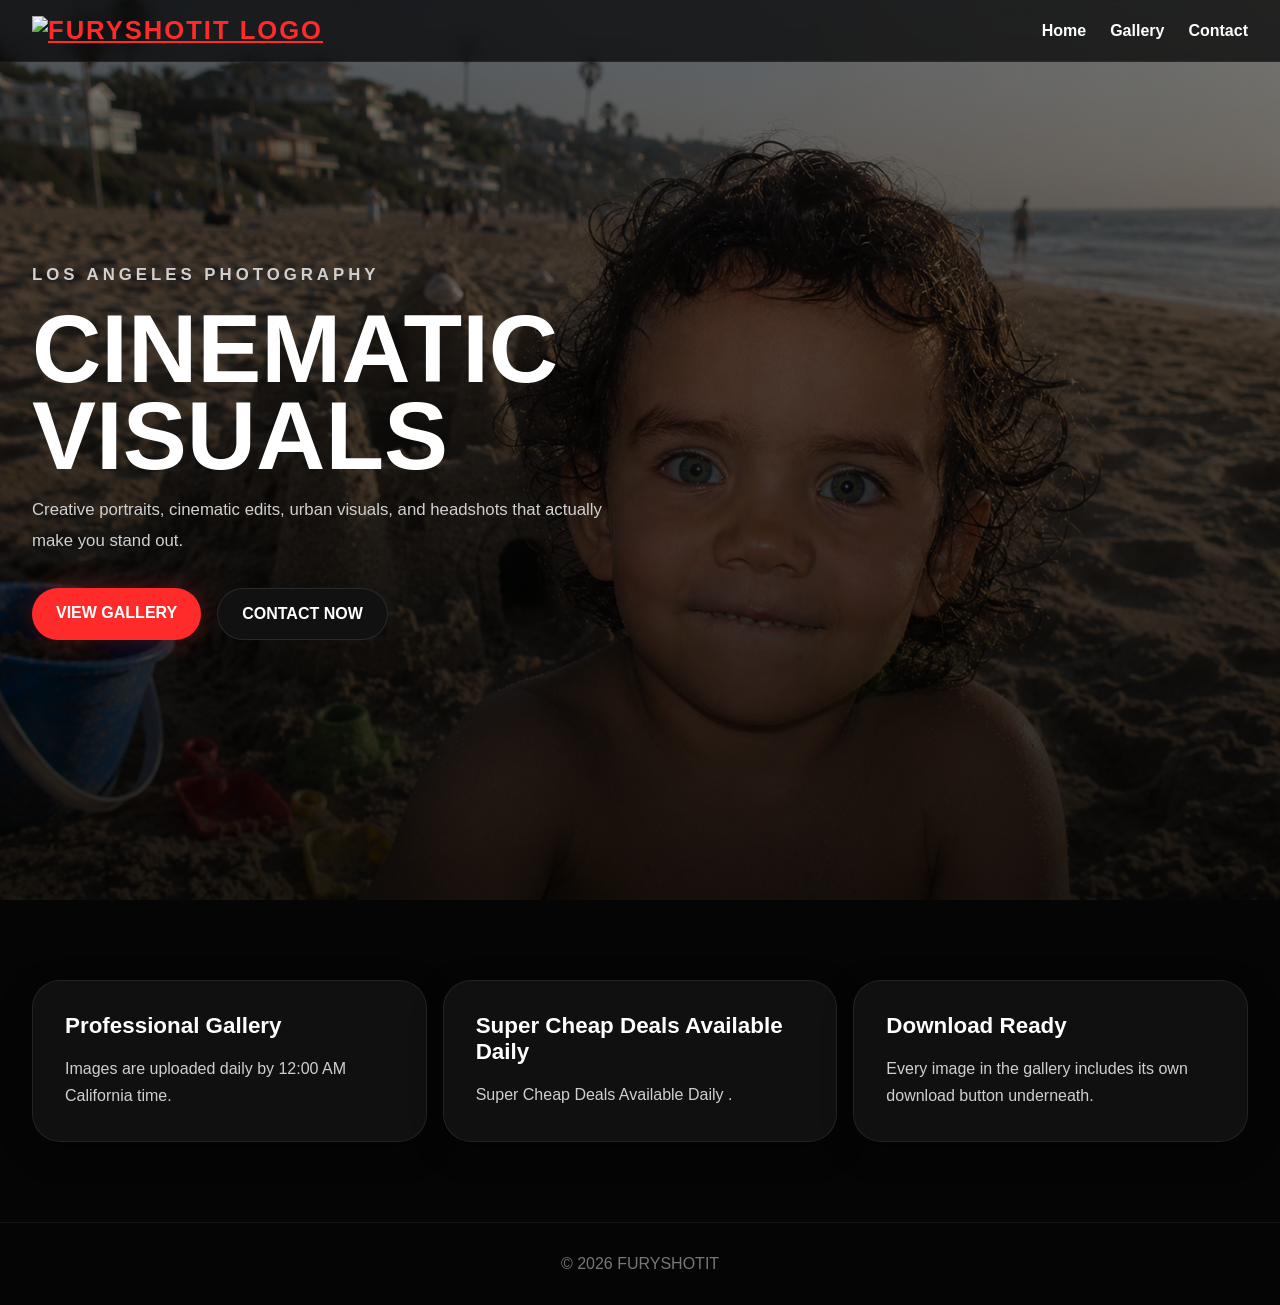
==== index.html @ 32dc4db0 "Replace logo text with image link" ====
<!DOCTYPE html>
<html lang="en">
<head>
<meta charset="UTF-8">
<meta name="viewport" content="width=device-width, initial-scale=1.0">
<title>FURYSHOTIT</title>
<link rel="stylesheet" href="assets/css/style.css">
</head>
<body>

<nav class="navbar">
<a href="index.html" class="logo">
  <img src="assets/images/logo.png" alt="FURYSHOTIT Logo">
</a>

<div class="nav-links">
<a href="index.html">Home</a>
<a href="gallery.html">Gallery</a>
<a href="contact.html">Contact</a>
</div>
</nav>

<header class="hero">
<div class="hero-overlay"></div>

<div class="hero-content">
<p class="tag">LOS ANGELES PHOTOGRAPHY</p>
<h1>CINEMATIC VISUALS</h1>
<p>
Creative portraits, cinematic edits, urban visuals, and headshots that actually make you stand out.
</p>

<div class="hero-buttons">
<a href="gallery.html" class="btn red">VIEW GALLERY</a>
<a href="contact.html" class="btn dark">CONTACT NOW</a>
</div>
</div>
</header>

<section class="features">

<div class="feature-card">
<h2>Professional Gallery</h2>
<p>
Images are uploaded daily by 12:00 AM California time.
</p>
</div>

<div class="feature-card">
<h2>Super Cheap Deals Available Daily</h2>
<p>
Super Cheap Deals Available Daily .
</p>
</div>

<div class="feature-card">
<h2>Download Ready</h2>
<p>
Every image in the gallery includes its own download button underneath.
</p>
</div>

</section>

<footer>
<p>© 2026 FURYSHOTIT</p>
</footer>

</body>
</html>
---- assets/css/style.css ----
*{
margin:0;
padding:0;
box-sizing:border-box;
}

html{
scroll-behavior:smooth;
}

body{
font-family:Arial,sans-serif;
background:#050505;
color:white;
overflow-x:hidden;
}

/* ---------------- NAVBAR ---------------- */

.navbar{
position:fixed;
top:0;
left:0;
width:100%;
display:flex;
justify-content:space-between;
align-items:center;
padding:1rem 2rem;
background:rgba(0,0,0,.7);
backdrop-filter:blur(10px);
z-index:999;
border-bottom:1px solid rgba(255,255,255,.05);
}

.logo{
font-size:1.6rem;
font-weight:900;
color:#ff2b2b;
letter-spacing:2px;
text-transform:uppercase;
}

.nav-links{
display:flex;
gap:1.5rem;
flex-wrap:wrap;
}

.nav-links a{
color:white;
text-decoration:none;
font-weight:700;
transition:.3s ease;
}

.nav-links a:hover{
color:#ff2b2b;
}

/* ---------------- HERO ---------------- */

.hero{
height:100vh;
position:relative;
display:flex;
align-items:center;
padding:2rem;
background:
linear-gradient(rgba(0,0,0,.5),rgba(0,0,0,.85)),
url('../images/photo6.JPG') center/cover no-repeat;
}

.hero-overlay{
position:absolute;
inset:0;
}

.hero-content{
position:relative;
max-width:700px;
z-index:2;
}

.tag{
color:#ff2b2b;
font-weight:700;
letter-spacing:4px;
margin-bottom:1rem;
text-transform:uppercase;
}

.hero-content h1,
.contact-card h1{
font-size:clamp(3rem,9vw,6rem);
line-height:.9;
margin-bottom:1rem;
font-weight:900;
}

.hero-content p,
.contact-text{
line-height:1.8;
color:#d0d0d0;
max-width:600px;
font-size:1.05rem;
}

.hero-buttons{
display:flex;
gap:1rem;
margin-top:2rem;
flex-wrap:wrap;
}

/* ---------------- BUTTONS ---------------- */

.btn{
padding:1rem 1.5rem;
border-radius:999px;
text-decoration:none;
font-weight:700;
display:inline-block;
transition:.3s ease;
cursor:pointer;
}

.red{
background:#ff2b2b;
color:white;
box-shadow:0 0 25px rgba(255,43,43,.25);
}

.dark{
background:#111;
color:white;
border:1px solid rgba(255,255,255,.1);
}

.btn:hover,
.download-btn:hover{
transform:translateY(-3px);
}

/* ---------------- FEATURES ---------------- */

.features{
display:grid;
grid-template-columns:repeat(auto-fit,minmax(260px,1fr));
gap:1rem;
padding:5rem 2rem;
}

.feature-card,
.contact-card{
background:#101010;
border:1px solid rgba(255,255,255,.08);
padding:2rem;
border-radius:28px;
box-shadow:0 10px 30px rgba(0,0,0,.35);
}

.feature-card h2{
margin-bottom:1rem;
font-size:1.4rem;
}

.feature-card p{
color:#cfcfcf;
line-height:1.7;
}

/* ---------------- GALLERY ---------------- */

.gallery-page{
padding:8rem 2rem 4rem;
}

.section-title{
text-align:center;
margin-bottom:3rem;
}

.section-title p{
color:#ff2b2b;
letter-spacing:3px;
margin-bottom:.5rem;
font-weight:700;
text-transform:uppercase;
}

.section-title h1{
font-size:clamp(2.5rem,7vw,5rem);
font-weight:900;
}

.gallery-grid{
display:grid;
grid-template-columns:repeat(auto-fit,minmax(320px,1fr));
gap:2rem;
}

.gallery-card{
display:flex;
flex-direction:column;
gap:1rem;
}

/* FIXES IMAGE SIZE ISSUE FOREVER */

.gallery-item{
aspect-ratio:4/5;
overflow:hidden;
border-radius:24px;
background:#111;
position:relative;
}

.gallery-item img{
width:100%;
height:100%;
object-fit:cover;
display:block;
transition:transform .4s ease;
}

.gallery-item:hover img{
transform:scale(1.05);
}

/* ---------------- DOWNLOAD BUTTON ---------------- */

.download-btn{
background:#ff2b2b;
color:white;
text-decoration:none;
padding:1rem;
text-align:center;
border-radius:999px;
font-weight:700;
transition:.3s ease;
box-shadow:0 0 20px rgba(255,43,43,.2);
}

/* ---------------- CONTACT PAGE ---------------- */

.contact-page{
min-height:100vh;
display:flex;
justify-content:center;
align-items:center;
padding:8rem 2rem;
}

.contact-card{
max-width:700px;
width:100%;
text-align:center;
}

.contact-info{
margin:2rem 0;
line-height:2;
color:#cfcfcf;
font-size:1.05rem;
}

/* ---------------- CASHAPP SECTION ---------------- */

.cashapp-section{
margin-top:3rem;
padding-top:3rem;
border-top:1px solid rgba(255,255,255,.08);
text-align:center;
}

.cashapp-section h2{
font-size:2rem;
margin-bottom:1.5rem;
font-weight:900;
}

.cashapp-qr{
width:100%;
max-width:420px;
margin:auto;
display:block;
border-radius:28px;
box-shadow:
0 0 40px rgba(255,0,0,.18),
0 10px 40px rgba(0,0,0,.5);
transition:transform .3s ease;
}

.cashapp-qr:hover{
transform:scale(1.02);
}

.cashapp-tag{
margin-top:1.5rem;
font-size:2rem;
font-weight:900;
color:#ff2b2b;
letter-spacing:2px;
}

/* ---------------- FOOTER ---------------- */

footer{
padding:2rem;
text-align:center;
color:#777;
border-top:1px solid rgba(255,255,255,.05);
}

/* ---------------- MOBILE ---------------- */

@media(max-width:768px){

.navbar{
flex-direction:column;
gap:1rem;
padding:1rem;
}

.nav-links{
justify-content:center;
}

.hero{
padding:1.5rem;
text-align:center;
justify-content:center;
}

.hero-content{
margin-top:4rem;
}

.hero-content h1,
.contact-card h1{
font-size:3rem;
}

.hero-buttons .btn{
width:100%;
text-align:center;
}

.gallery-grid{
grid-template-columns:1fr;
}

.features{
grid-template-columns:1fr;
}

.cashapp-tag{
font-size:1.4rem;
}

.cashapp-section h2{
font-size:1.5rem;
}

.contact-page{
padding:7rem 1rem 3rem;
}

.contact-card{
padding:1.5rem;
}
}
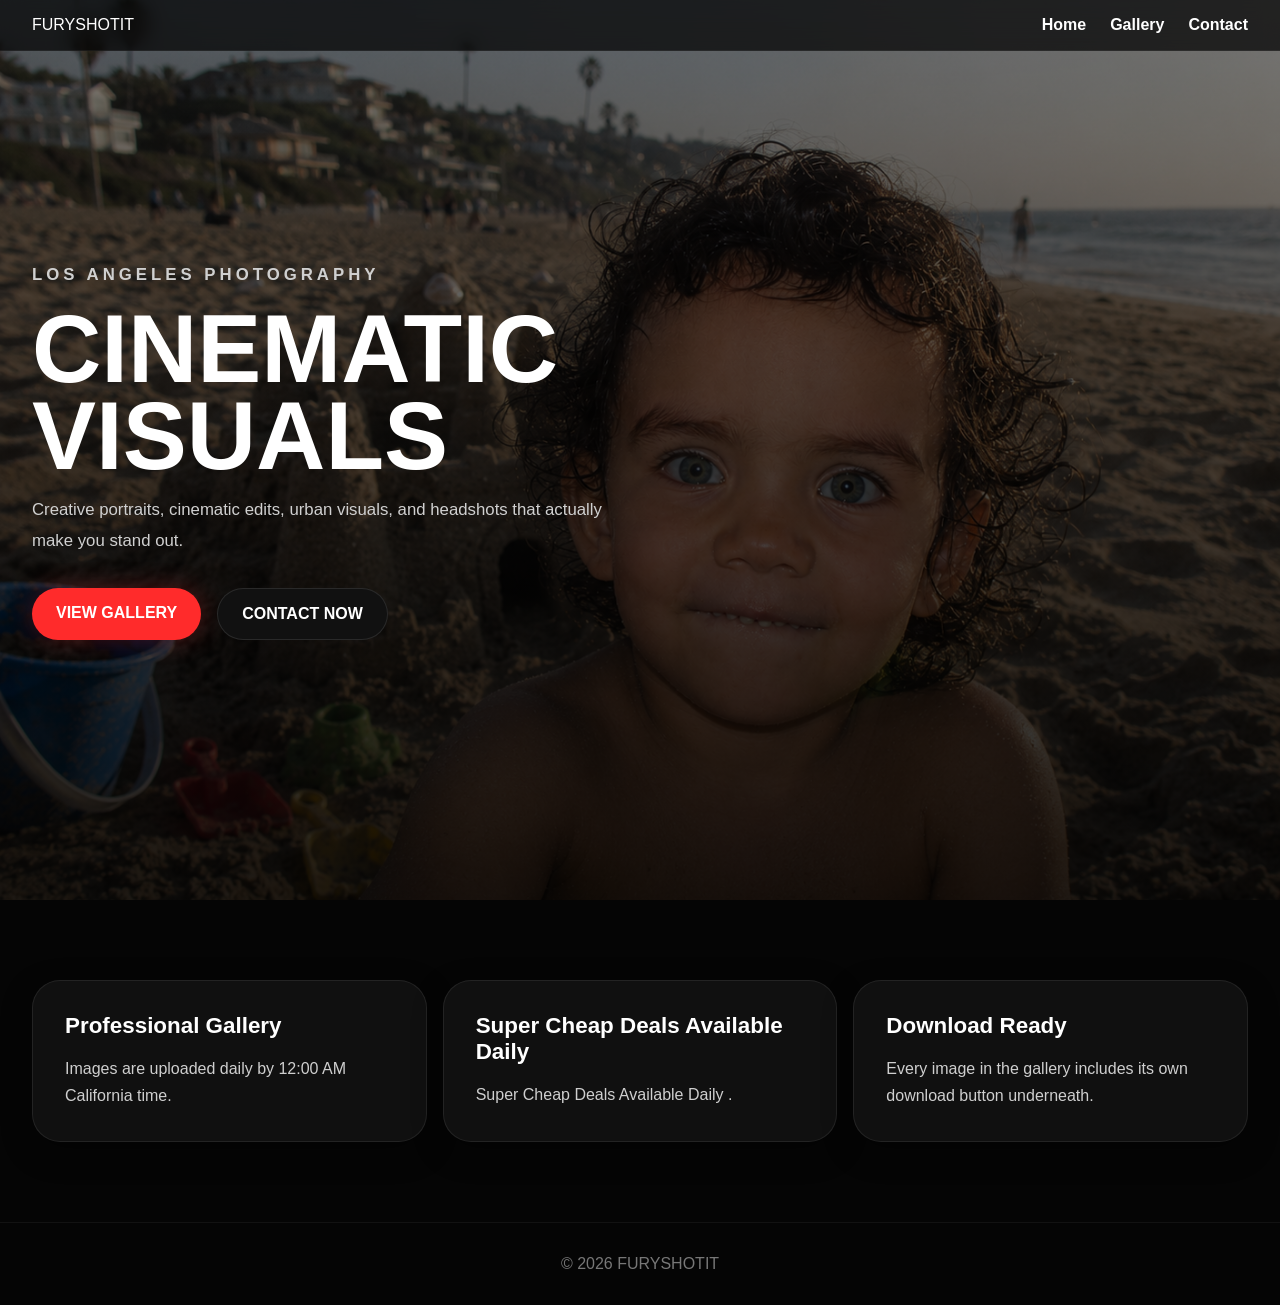
==== commit 480f4bea: "Update logo in navigation Replaced logo image link with text logo." ====
--- a/index.html
+++ b/index.html
@@ -10,9 +10,7 @@
 <body>
 
 <nav class="navbar">
-<a href="index.html" class="logo">
-  <img src="assets/images/logo.png" alt="FURYSHOTIT Logo">
-</a>
+<div class="logo">FURYSHOTIT</div>
 
 <div class="nav-links">
 <a href="index.html">Home</a>
--- a/assets/css/style.css
+++ b/assets/css/style.css
@@ -32,13 +32,22 @@
 border-bottom:1px solid rgba(255,255,255,.05);
 }
 
+/* LOGO IMAGE */
+
 .logo{
-font-size:1.6rem;
-font-weight:900;
-color:#ff2b2b;
-letter-spacing:2px;
-text-transform:uppercase;
-}
+display:flex;
+align-items:center;
+text-decoration:none;
+}
+
+.logo img{
+height:55px;
+width:auto;
+display:block;
+object-fit:contain;
+}
+
+/* NAV LINKS */
 
 .nav-links{
 display:flex;
@@ -322,6 +331,10 @@
 padding:1rem;
 }
 
+.logo img{
+height:45px;
+}
+
 .nav-links{
 justify-content:center;
 }
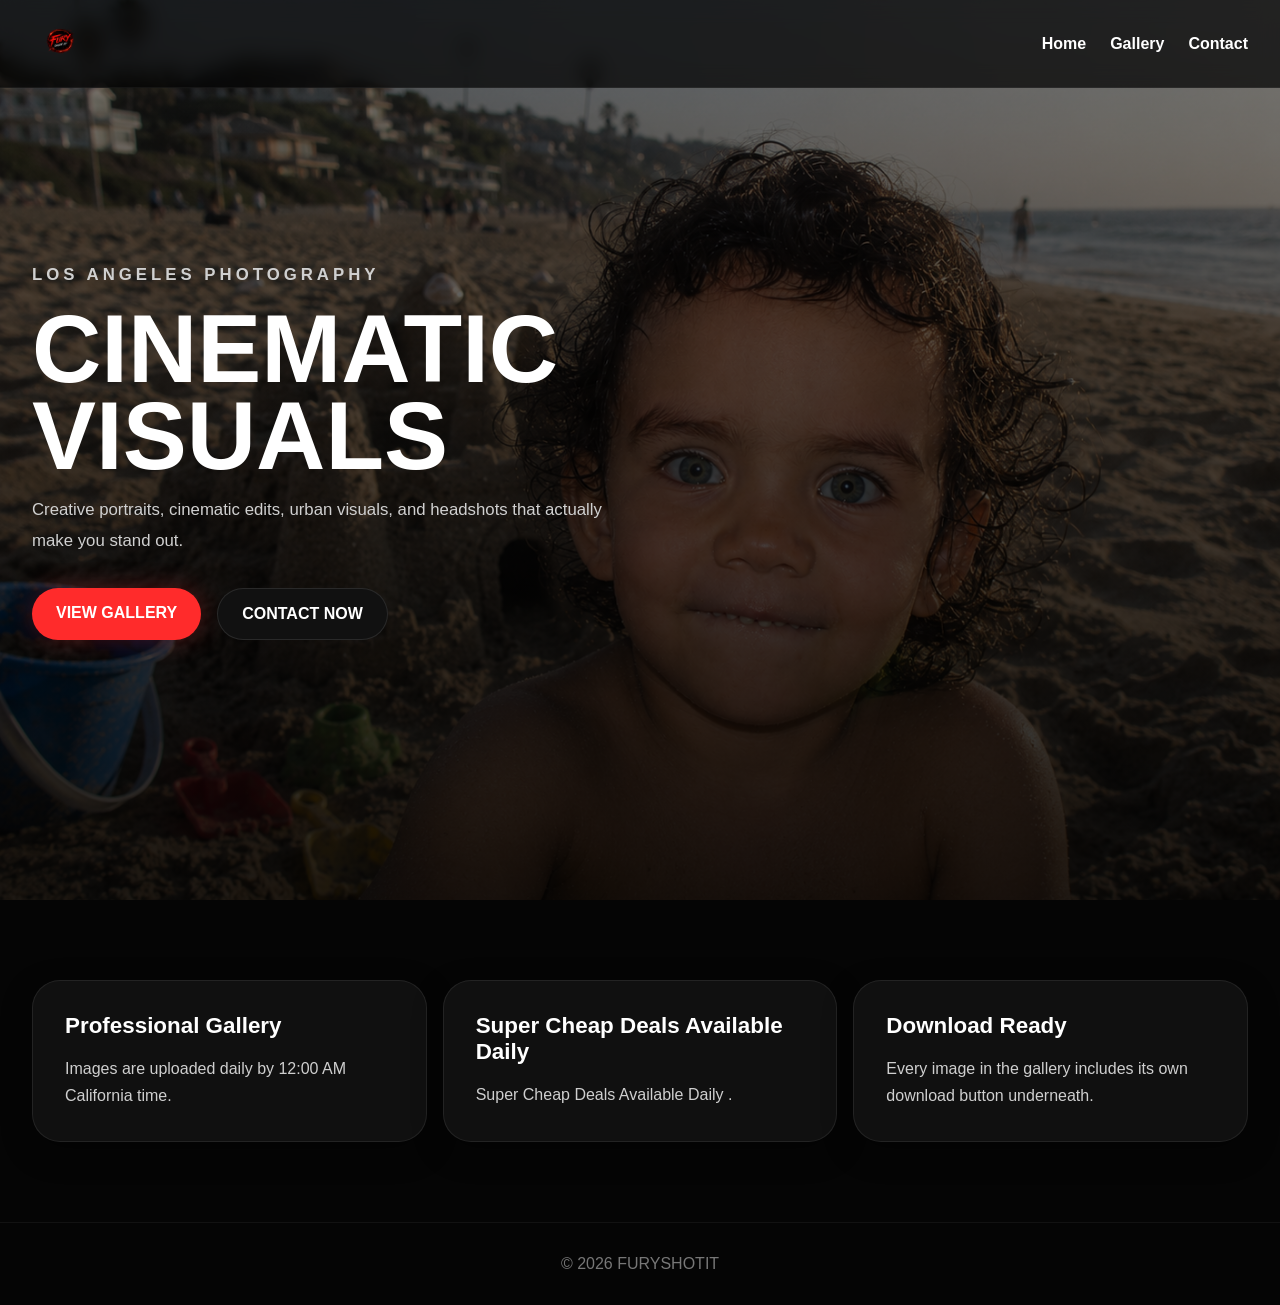
==== commit 8ca7d0ad: "Update logo in navigation bar" ====
--- a/index.html
+++ b/index.html
@@ -10,7 +10,9 @@
 <body>
 
 <nav class="navbar">
-<div class="logo">FURYSHOTIT</div>
+<a href="index.html" class="logo">
+  <img src="assets/images/logo.png" alt="FURYSHOTIT Logo">
+</a>
 
 <div class="nav-links">
 <a href="index.html">Home</a>
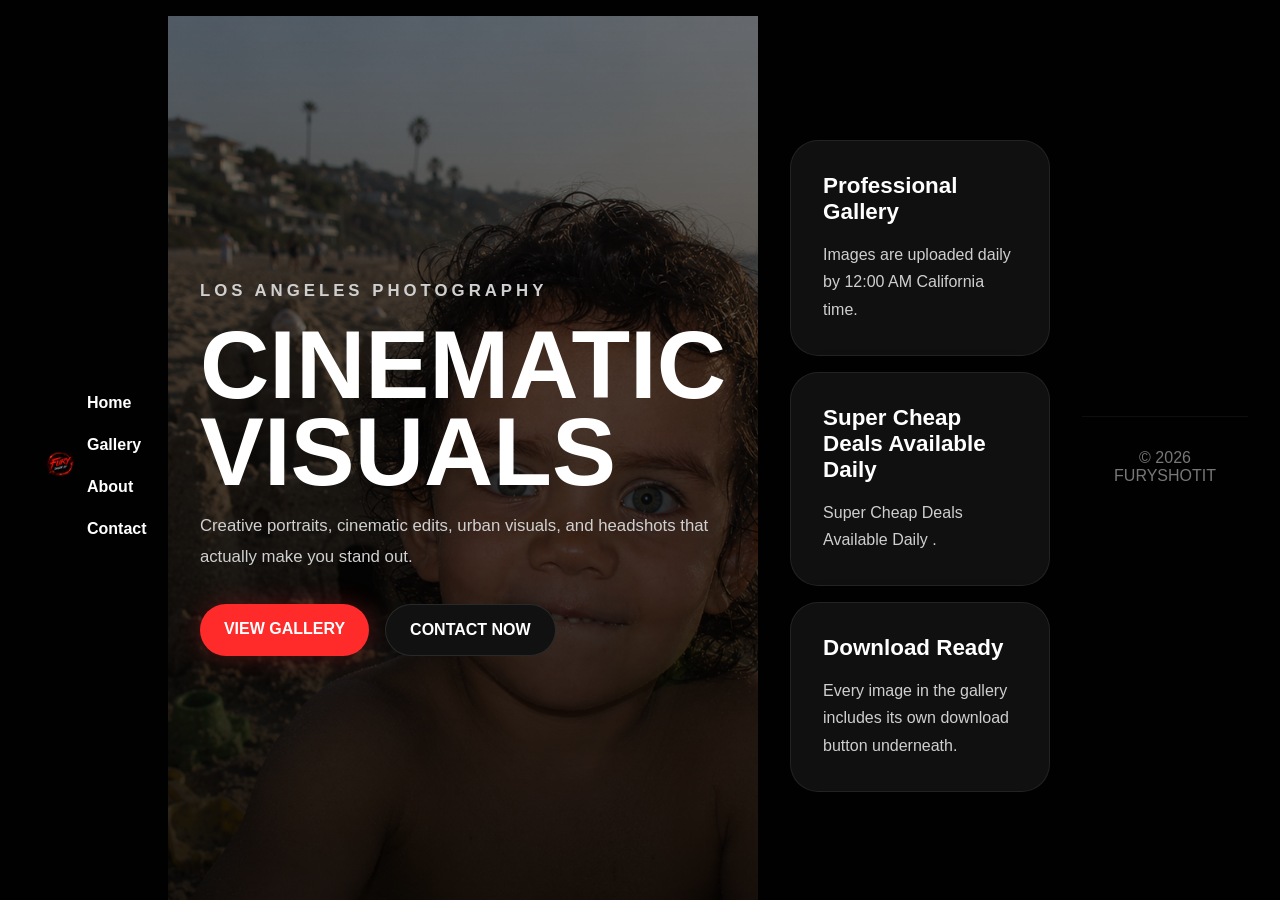
==== commit 323ffee8: "Update navigation links in index.html Added 'About' link to navigation." ====
--- a/index.html
+++ b/index.html
@@ -15,11 +15,11 @@
 </a>
 
 <div class="nav-links">
-<a href="index.html">Home</a>
-<a href="gallery.html">Gallery</a>
-<a href="contact.html">Contact</a>
+  <a href="index.html">Home</a>
+  <a href="gallery.html">Gallery</a>
+  <a href="about.html">About</a> <!-- NEW -->
+  <a href="contact.html">Contact</a>
 </div>
-</nav>
 
 <header class="hero">
 <div class="hero-overlay"></div>
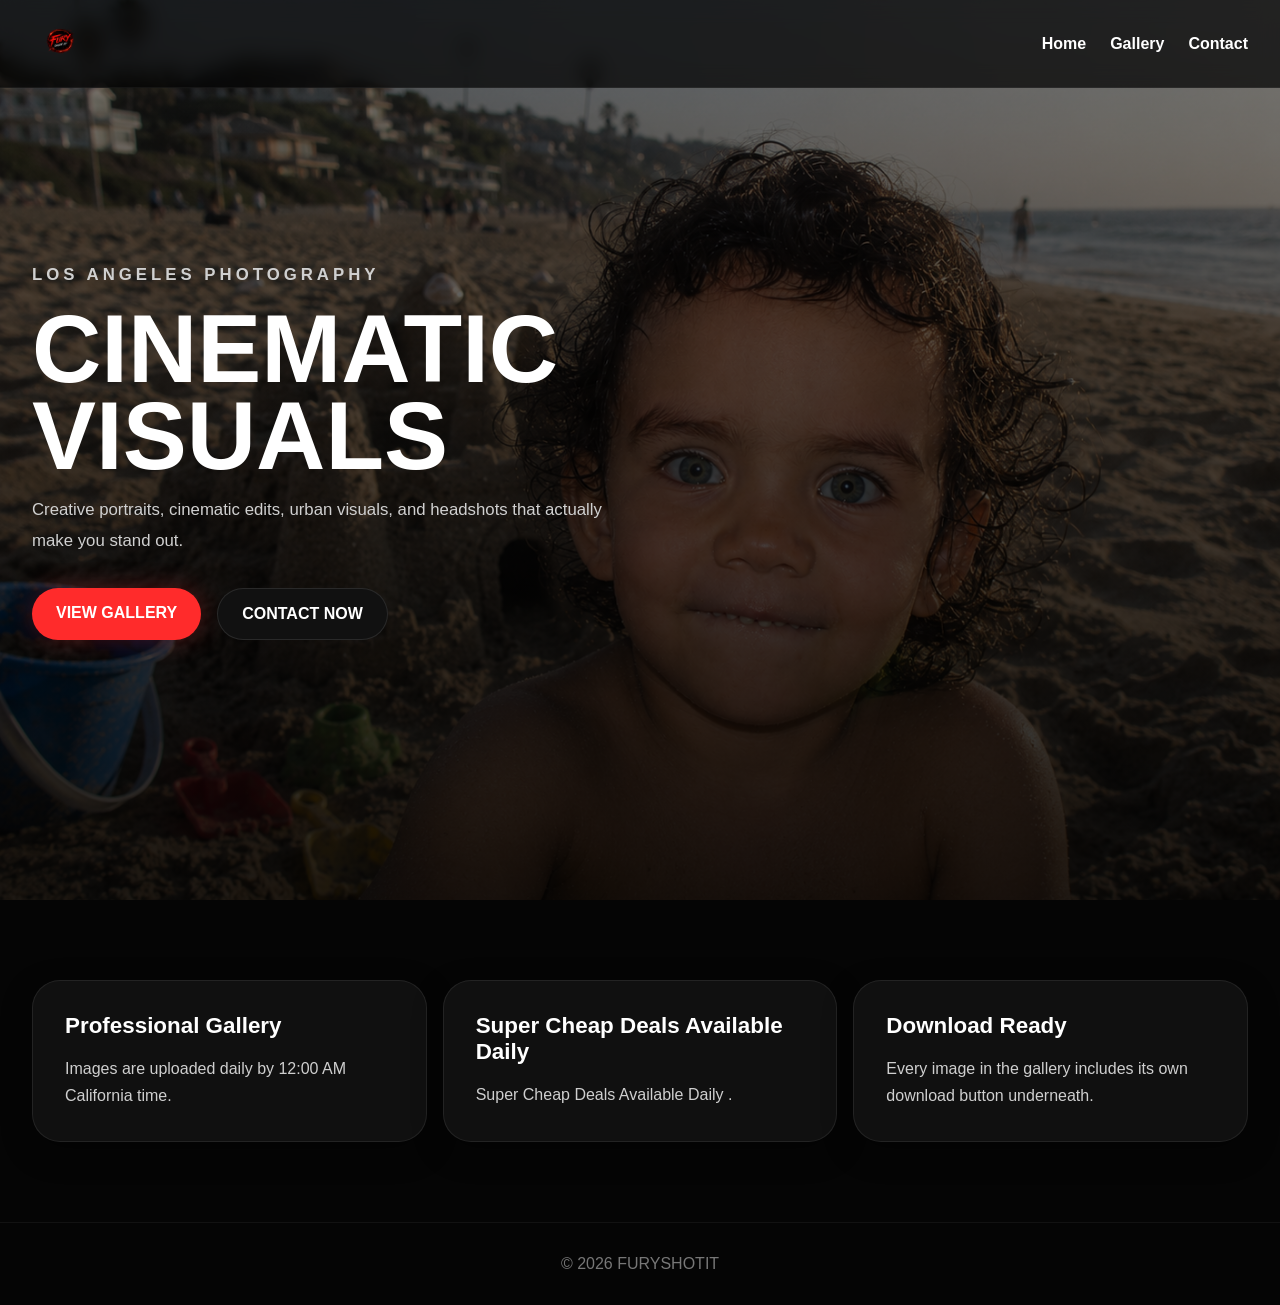
==== commit 01312cd9: "Update navigation links in index.html Removed the About link from the navigation and adjusted the st" ====
--- a/index.html
+++ b/index.html
@@ -14,12 +14,11 @@
   <img src="assets/images/logo.png" alt="FURYSHOTIT Logo">
 </a>
 
-<div class="nav-links">
-  <a href="index.html">Home</a>
-  <a href="gallery.html">Gallery</a>
-  <a href="about.html">About</a> <!-- NEW -->
-  <a href="contact.html">Contact</a>
-</div>
+<div class="nav-links"> <a href="index.html">Home</a> 
+  <a href="gallery.html">Gallery</a> 
+  <a href="contact.html">Contact</a> 
+</div> 
+</nav>
 
 <header class="hero">
 <div class="hero-overlay"></div>
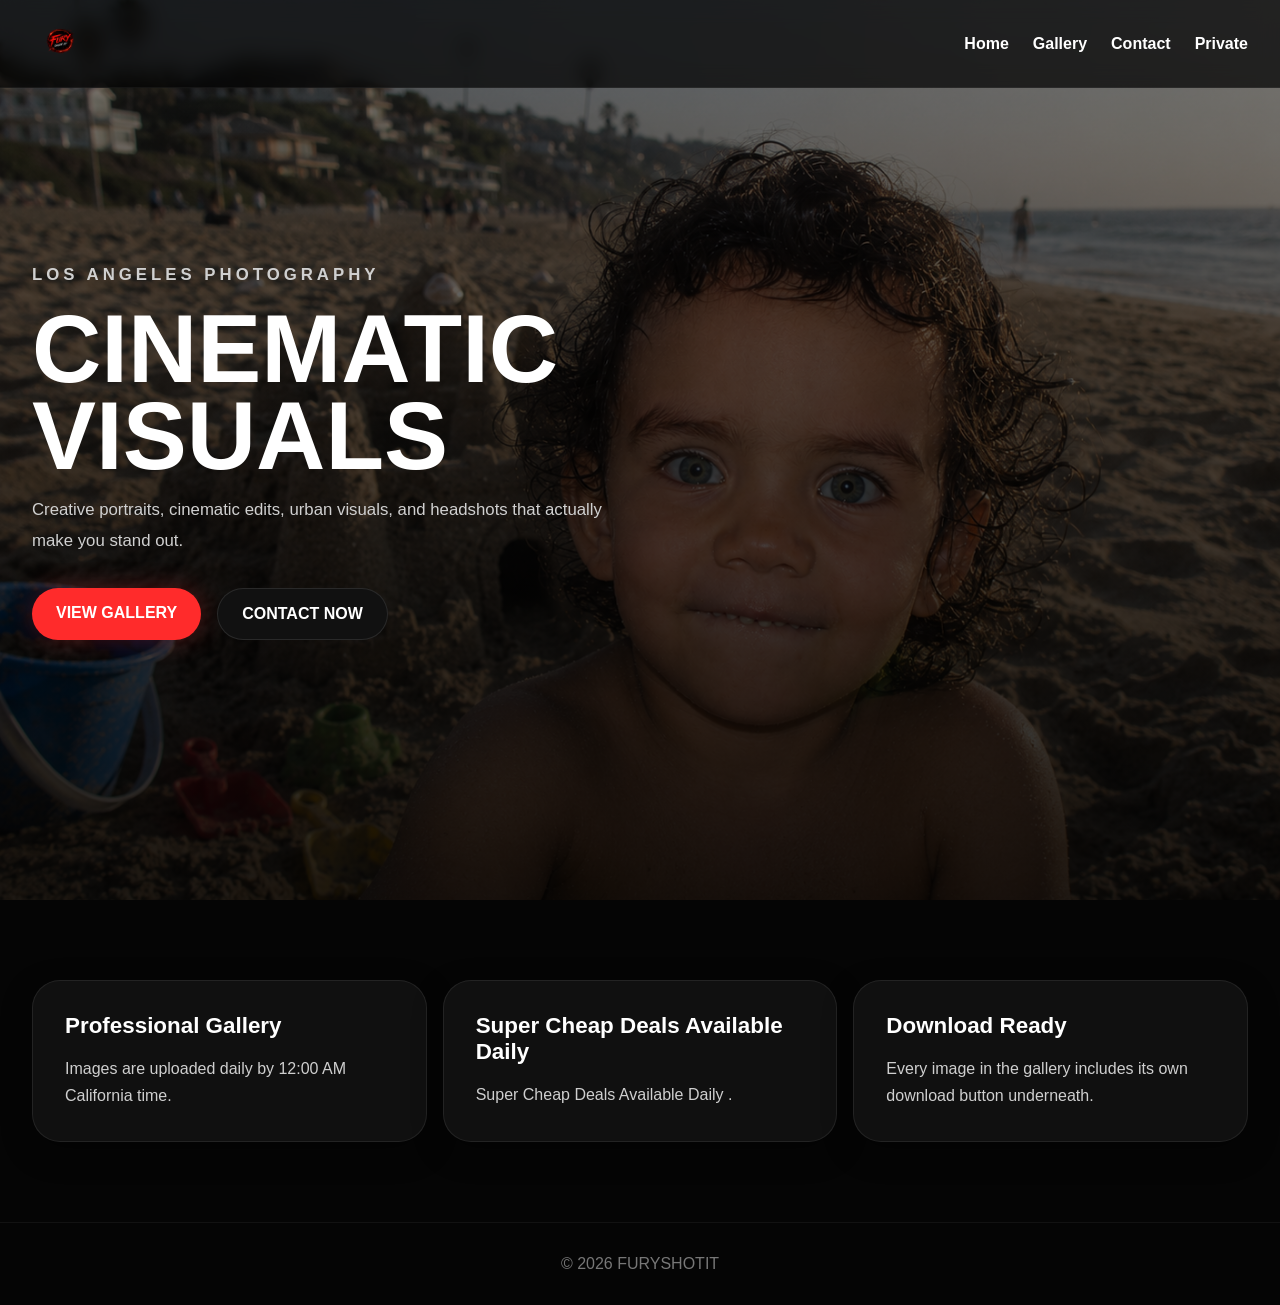
==== commit 086b8a4a: "Add 'Private' link to navigation" ====
--- a/index.html
+++ b/index.html
@@ -14,9 +14,11 @@
   <img src="assets/images/logo.png" alt="FURYSHOTIT Logo">
 </a>
 
-<div class="nav-links"> <a href="index.html">Home</a> 
+<div class="nav-links"> 
+  <a href="index.html">Home</a> 
   <a href="gallery.html">Gallery</a> 
-  <a href="contact.html">Contact</a> 
+  <a href="contact.html">Contact</a>
+  <a href="Private.html">Private</a>
 </div> 
 </nav>
 
--- a/assets/css/style.css
+++ b/assets/css/style.css
@@ -52,7 +52,7 @@
 .nav-links{
 display:flex;
 gap:1.5rem;
-flex-wrap:wrap;
+flex-wrap:nowrap;
 }
 
 .nav-links a{
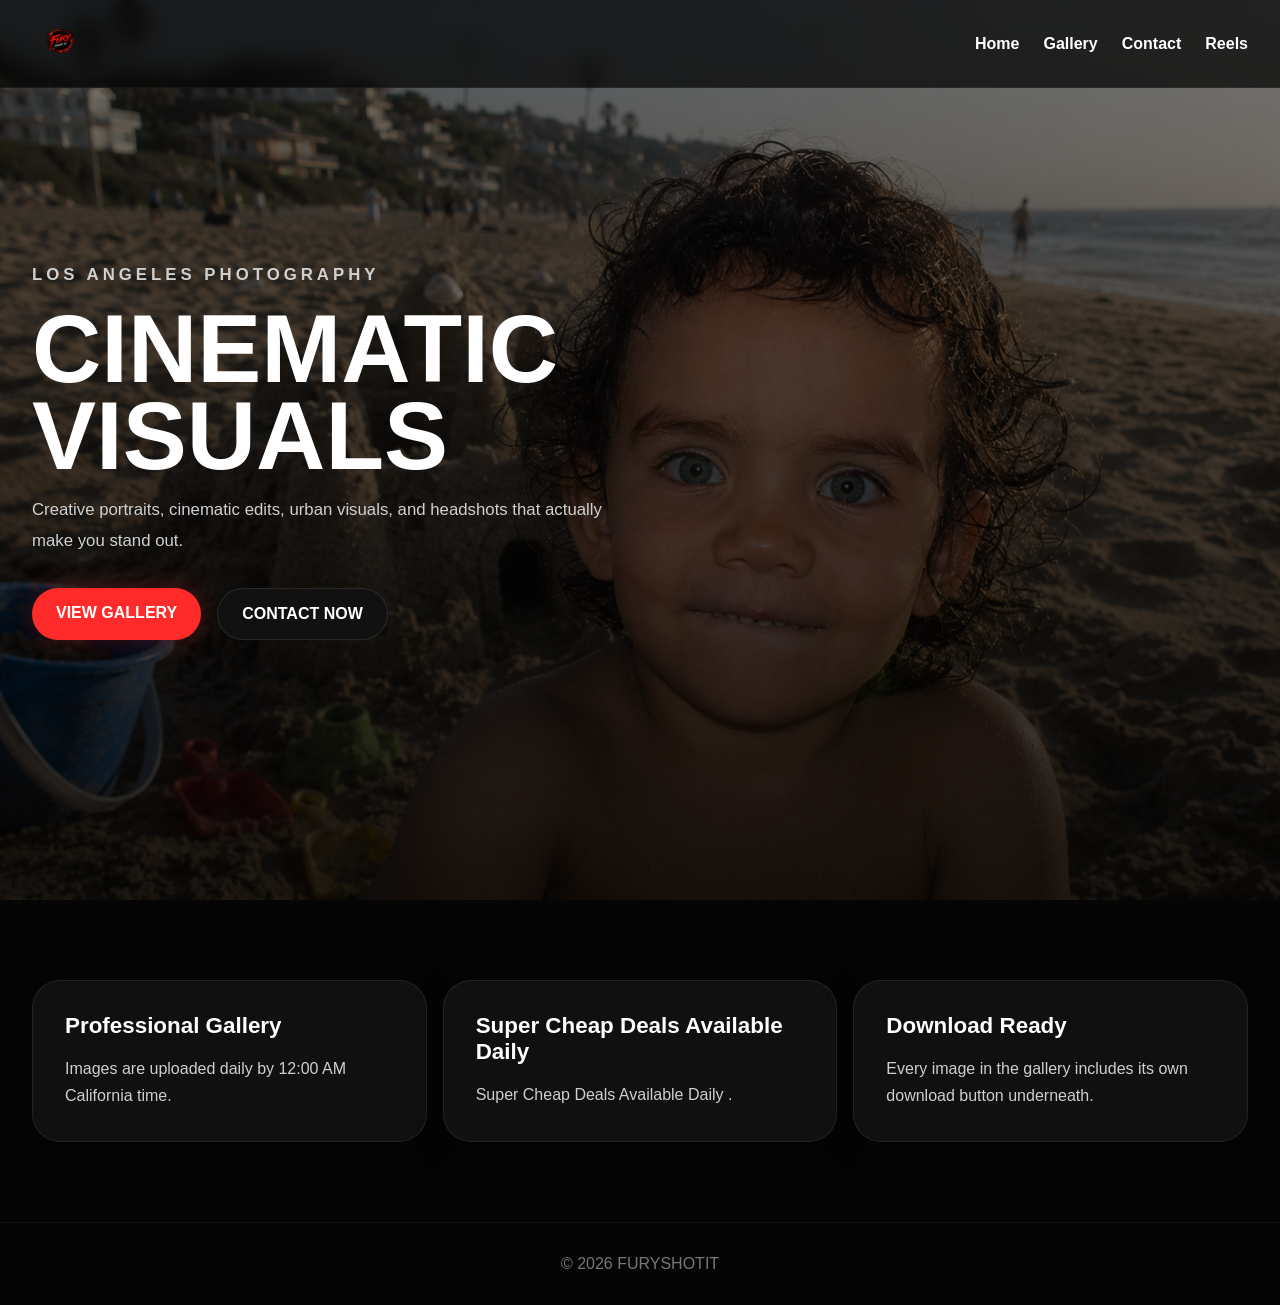
==== commit 9be2bc18: "Replace 'Private' link with 'Reels' link" ====
--- a/index.html
+++ b/index.html
@@ -18,7 +18,7 @@
   <a href="index.html">Home</a> 
   <a href="gallery.html">Gallery</a> 
   <a href="contact.html">Contact</a>
-  <a href="Private.html">Private</a>
+  <a href="Reels.html">Reels</a>
 </div> 
 </nav>
 
